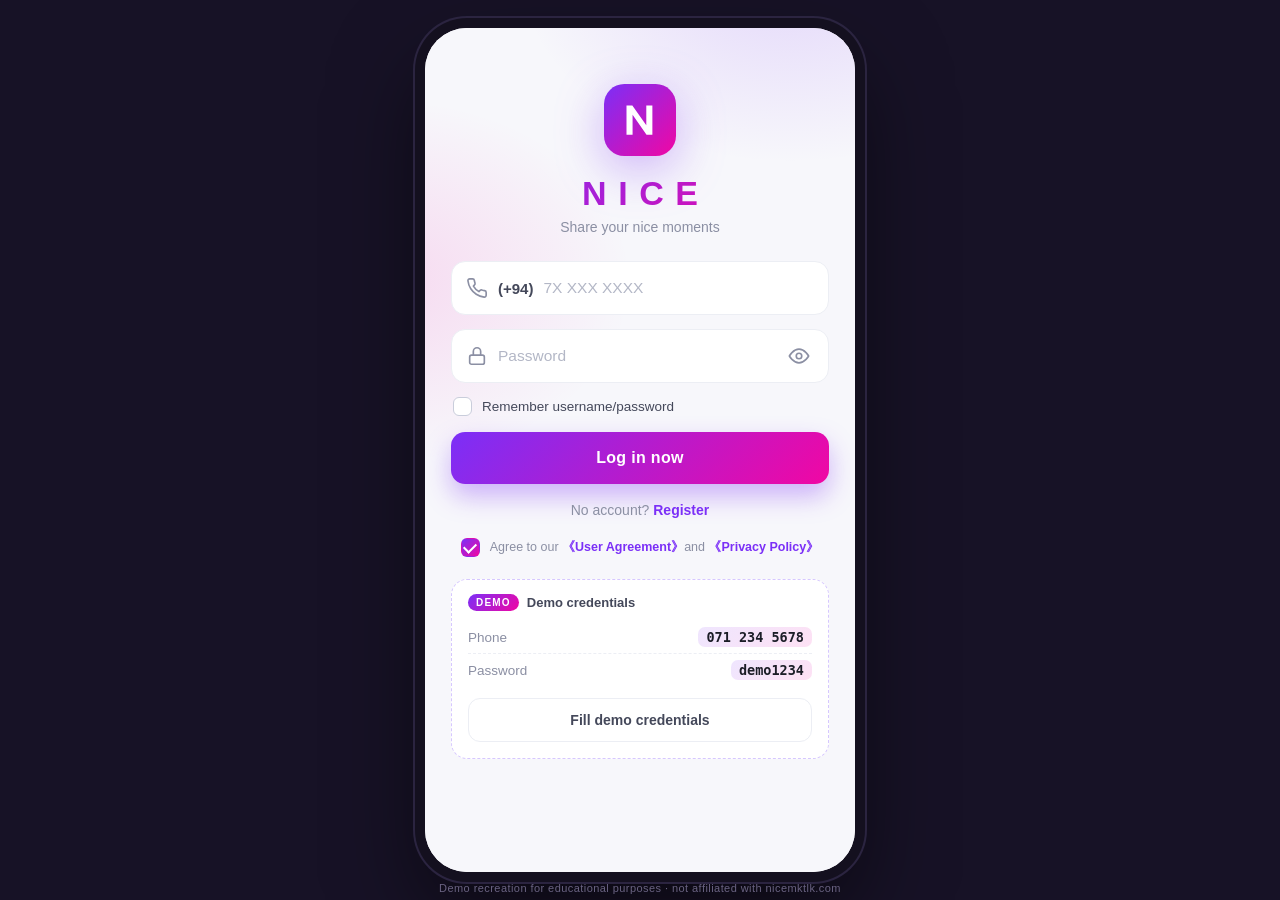
==== index.html @ 7d315fdc "Build NICE demo clone: static HTML/CSS/JS photo-sharing app with demo login - Login page mirroring t" ====
<!DOCTYPE html>
<html lang="en">
<head>
  <meta charset="UTF-8">
  <meta name="viewport" content="width=device-width, initial-scale=1, viewport-fit=cover">
  <title>NICE — Log in</title>
  <meta name="description" content="NICE demo clone — photo sharing app demo.">
  <link rel="icon" href="data:image/svg+xml,%3Csvg xmlns='http://www.w3.org/2000/svg' viewBox='0 0 64 64'%3E%3Cdefs%3E%3ClinearGradient id='g' x1='0' y1='0' x2='1' y2='1'%3E%3Cstop offset='0' stop-color='%237b2ff7'/%3E%3Cstop offset='1' stop-color='%23f107a3'/%3E%3C/linearGradient%3E%3C/defs%3E%3Crect width='64' height='64' rx='16' fill='url(%23g)'/%3E%3Ctext x='32' y='42' font-family='Arial,sans-serif' font-size='26' font-weight='700' fill='white' text-anchor='middle'%3EN%3C/text%3E%3C/svg%3E">
  <link rel="stylesheet" href="css/style.css">
</head>
<body class="auth-page">
  <div id="frame">

    <!-- ======= LOGIN ======= -->
    <main class="auth-screen">
      <div class="auth-hero">
        <div class="logo-mark" aria-hidden="true">
          <svg viewBox="0 0 64 64" width="72" height="72">
            <defs>
              <linearGradient id="logog" x1="0" y1="0" x2="1" y2="1">
                <stop offset="0" stop-color="#7b2ff7"/><stop offset="1" stop-color="#f107a3"/>
              </linearGradient>
            </defs>
            <rect width="64" height="64" rx="18" fill="url(#logog)"/>
            <path d="M20 45V19h5.2l12.4 17.6V19H43v26h-5.2L25.4 27.4V45Z" fill="#fff"/>
          </svg>
        </div>
        <h1 class="logo-word">NICE</h1>
        <p class="tagline">Share your nice moments</p>
      </div>

      <form id="login-form" novalidate>
        <!-- phone -->
        <div class="field">
          <span class="f-ic" data-icon="phone"></span>
          <span class="cc">(+94)</span>
          <input id="phone" type="tel" inputmode="numeric" autocomplete="tel"
                 placeholder="7X XXX XXXX" maxlength="12" aria-label="Phone number">
        </div>

        <!-- password -->
        <div class="field">
          <span class="f-ic" data-icon="lock"></span>
          <input id="password" type="password" autocomplete="current-password"
                 placeholder="Password" aria-label="Password">
          <button type="button" class="eye" id="toggle-pw" aria-label="Show password"></button>
        </div>

        <label class="check-row">
          <input type="checkbox" id="remember">
          <span class="box"></span>
          <span>Remember username/password</span>
        </label>

        <div class="form-error" id="login-error" hidden></div>

        <button type="submit" class="btn-primary">Log in now</button>

        <p class="swap-link">No account?
          <a href="register.html">Register</a>
        </p>
      </form>

      <p class="agree">
        <label class="check-row small">
          <input type="checkbox" id="agree" checked>
          <span class="box"></span>
          <span>Agree to our
            <a href="#" data-doc="terms">《User Agreement》</a>and
            <a href="#" data-doc="privacy">《Privacy Policy》</a>
          </span>
        </label>
      </p>

      <!-- demo credentials helper -->
      <div class="demo-card">
        <div class="demo-head">
          <span class="demo-pill">DEMO</span>
          <span>Demo credentials</span>
        </div>
        <div class="demo-rows">
          <div class="demo-row"><span>Phone</span><code id="demo-phone">071 234 5678</code></div>
          <div class="demo-row"><span>Password</span><code id="demo-pw">demo1234</code></div>
        </div>
        <button type="button" class="btn-ghost" id="fill-demo">Fill demo credentials</button>
      </div>
    </main>

    <p class="page-foot">Demo recreation for educational purposes · not affiliated with nicemktlk.com</p>
  </div>

  <script src="js/store.js"></script>
  <script src="js/ui.js"></script>
  <script src="js/login.js"></script>
</body>
</html>
---- css/style.css ----
/* ============================================================
   NICE (demo clone) — stylesheet
   Mobile-first. On desktop the app renders inside a phone frame.
   ============================================================ */

:root {
  --brand: #7b2ff7;
  --brand-2: #f107a3;
  --grad: linear-gradient(135deg, #7b2ff7, #f107a3);
  --grad-soft: linear-gradient(135deg, rgba(123,47,247,.12), rgba(241,7,163,.12));
  --bg: #f7f7fb;
  --card: #ffffff;
  --ink: #1b1d27;
  --ink-2: #44485a;
  --muted: #8b8fa3;
  --line: #eceef4;
  --danger: #ff3b5c;
  --ok: #12b76a;
  --vip: linear-gradient(135deg, #f7b733, #fc4a1a);
  --shadow: 0 10px 30px rgba(23, 16, 60, .10);
  --radius: 16px;
}

* { box-sizing: border-box; margin: 0; padding: 0; -webkit-tap-highlight-color: transparent; }

html, body { height: 100%; }

body {
  font-family: -apple-system, BlinkMacSystemFont, "Segoe UI", Roboto, "Helvetica Neue", Arial, sans-serif;
  background: #171226;
  color: var(--ink);
  -webkit-font-smoothing: antialiased;
}

a { color: var(--brand); text-decoration: none; font-weight: 600; }
button { font: inherit; border: 0; background: none; cursor: pointer; color: inherit; }
input, textarea { font: inherit; color: inherit; }
img { display: block; max-width: 100%; }

/* ================= phone frame ================= */
#frame {
  position: relative;
  width: 100%;
  max-width: 430px;
  margin: 0 auto;
  height: 100vh;
  height: 100dvh;
  background: var(--bg);
  overflow: hidden;
  display: flex;
  flex-direction: column;
}

@media (min-width: 560px) {
  body { padding: 28px 12px; }
  #frame {
    height: calc(100vh - 56px);
    height: calc(100dvh - 56px);
    border-radius: 42px;
    box-shadow: 0 0 0 10px #14101f, 0 0 0 12px #2b2440, 0 40px 90px rgba(0, 0, 0, .55);
  }
}

.page-foot {
  display: none;
}
@media (min-width: 560px) {
  .page-foot {
    display: block;
    position: fixed;
    left: 0; right: 0; bottom: 6px;
    text-align: center;
    color: #6a6382;
    font-size: 11px;
    letter-spacing: .04em;
  }
}

/* ================= icons ================= */
.ic { width: 22px; height: 22px; flex: 0 0 auto; }

/* ================= auth pages ================= */
.auth-page #frame { background: var(--bg); }

.auth-screen {
  flex: 1;
  overflow-y: auto;
  padding: 34px 26px 26px;
  display: flex;
  flex-direction: column;
  background:
    radial-gradient(420px 300px at 85% -60px, rgba(123, 47, 247, .16), transparent 65%),
    radial-gradient(380px 280px at -40px 30%, rgba(241, 7, 163, .12), transparent 65%),
    var(--bg);
}

.auth-hero { text-align: center; margin: 22px 0 26px; }
.auth-hero.compact { margin: 8px 0 20px; }
.logo-mark { display: inline-block; filter: drop-shadow(0 12px 24px rgba(123, 47, 247, .35)); }
.logo-word {
  margin-top: 14px;
  font-size: 34px;
  font-weight: 800;
  letter-spacing: .34em;
  text-indent: .34em;
  background: var(--grad);
  -webkit-background-clip: text;
  background-clip: text;
  color: transparent;
}
.logo-word.sm { font-size: 24px; letter-spacing: .01em; text-indent: 0; }
.tagline { color: var(--muted); font-size: 14px; margin-top: 6px; }

/* ---- fields ---- */
.field {
  display: flex;
  align-items: center;
  gap: 10px;
  background: var(--card);
  border: 1.6px solid var(--line);
  border-radius: 14px;
  height: 54px;
  padding: 0 14px;
  margin-bottom: 14px;
  transition: border-color .18s, box-shadow .18s;
}
.field:focus-within {
  border-color: var(--brand);
  box-shadow: 0 0 0 4px rgba(123, 47, 247, .12);
}
.f-ic { color: var(--muted); display: flex; }
.field:focus-within .f-ic { color: var(--brand); }
.cc { font-weight: 700; color: var(--ink-2); font-size: 15px; }
.field input {
  flex: 1; min-width: 0; border: 0; outline: none; background: none;
  font-size: 15.5px; height: 100%;
}
.field input::placeholder { color: #b3b7c6; }
.eye { color: var(--muted); display: flex; padding: 4px; }
.field.has-btn { padding-right: 6px; }
.code-btn {
  flex: 0 0 auto;
  font-size: 13px; font-weight: 700;
  color: var(--brand);
  background: var(--grad-soft);
  padding: 9px 12px;
  border-radius: 10px;
  transition: opacity .2s;
}
.code-btn.busy { color: var(--muted); cursor: default; }

/* ---- checkbox ---- */
.check-row {
  display: flex; align-items: center; gap: 10px;
  font-size: 13.5px; color: var(--ink-2);
  cursor: pointer; user-select: none;
  margin: 2px 2px 16px;
  width: fit-content;
}
.check-row.small { font-size: 12.5px; color: var(--muted); margin: 0 auto; }
.check-row input { display: none; }
.check-row .box {
  width: 19px; height: 19px; flex: 0 0 auto;
  border-radius: 6px;
  border: 1.8px solid #c9cddb;
  background: #fff;
  display: inline-flex; align-items: center; justify-content: center;
  transition: all .15s;
}
.check-row .box::after {
  content: "";
  width: 10px; height: 6px;
  border-left: 2.2px solid #fff;
  border-bottom: 2.2px solid #fff;
  transform: rotate(-45deg) translate(1px, -1px);
  opacity: 0;
}
.check-row input:checked + .box { background: var(--grad); border-color: transparent; }
.check-row input:checked + .box::after { opacity: 1; }

/* ---- buttons ---- */
.btn-primary {
  width: 100%;
  height: 52px;
  border-radius: 14px;
  background: var(--grad);
  color: #fff;
  font-size: 16px;
  font-weight: 700;
  letter-spacing: .02em;
  box-shadow: 0 12px 26px rgba(123, 47, 247, .35);
  transition: transform .12s, box-shadow .18s, filter .18s;
}
.btn-primary:active { transform: scale(.97); }
.btn-primary:disabled { filter: grayscale(.4); opacity: .7; }

.btn-ghost {
  width: 100%;
  height: 44px;
  border-radius: 12px;
  border: 1.6px solid var(--line);
  background: #fff;
  font-weight: 600;
  font-size: 14px;
  color: var(--ink-2);
  transition: border-color .15s;
}
.btn-ghost:active { border-color: var(--brand); color: var(--brand); }

.swap-link {
  text-align: center;
  color: var(--muted);
  font-size: 14px;
  margin-top: 18px;
}

.form-error {
  background: rgba(255, 59, 92, .08);
  border: 1px solid rgba(255, 59, 92, .25);
  color: var(--danger);
  font-size: 13px;
  border-radius: 10px;
  padding: 10px 12px;
  margin-bottom: 12px;
  line-height: 1.45;
}

.agree { margin-top: 20px; text-align: center; }
.agree a { font-weight: 600; }

/* ---- demo credentials card ---- */
.demo-card {
  margin-top: 22px;
  background: #fff;
  border: 1.6px dashed #d6c7ff;
  border-radius: var(--radius);
  padding: 14px 16px 16px;
}
.demo-card.slim { padding: 12px 14px; }
.demo-head {
  display: flex; align-items: center; gap: 8px;
  font-size: 13px; font-weight: 700; color: var(--ink-2);
  margin-bottom: 10px;
}
.demo-card.slim .demo-head { margin: 0; font-weight: 500; }
.demo-pill {
  background: var(--grad);
  color: #fff;
  font-size: 10px;
  font-weight: 800;
  letter-spacing: .12em;
  padding: 3px 8px;
  border-radius: 999px;
}
.demo-rows { margin-bottom: 12px; }
.demo-row {
  display: flex; justify-content: space-between; align-items: center;
  font-size: 13.5px;
  padding: 6px 0;
  border-bottom: 1px dashed var(--line);
}
.demo-row:last-child { border-bottom: 0; }
.demo-row span { color: var(--muted); }
.demo-row code {
  font-family: ui-monospace, SFMono-Regular, Menlo, Consolas, monospace;
  font-size: 13.5px; font-weight: 700; color: var(--ink);
  background: var(--grad-soft);
  padding: 2px 8px; border-radius: 7px;
}

/* ================= modal / docs ================= */
.modal-backdrop {
  position: absolute; inset: 0; z-index: 60;
  background: rgba(15, 10, 35, .55);
  backdrop-filter: blur(4px);
  display: flex; align-items: flex-end; justify-content: center;
  animation: fadeIn .18s ease;
}
.modal {
  position: relative;
  width: 100%;
  max-height: 86%;
  background: #fff;
  border-radius: 24px 24px 0 0;
  padding: 20px 20px 22px;
  overflow-y: auto;
  animation: sheetUp .24s cubic-bezier(.2, .9, .3, 1);
}
.modal.center { align-self: center; width: auto; border-radius: 24px; margin: 0 16px; }
.modal-close {
  position: absolute; top: 14px; right: 14px;
  width: 32px; height: 32px; border-radius: 50%;
  background: #f1f2f8; color: var(--ink-2);
  display: flex; align-items: center; justify-content: center;
  z-index: 2;
}
.modal-close .ic { width: 17px; height: 17px; }
.doc h3 { font-size: 19px; margin-bottom: 10px; padding-right: 30px; }
.doc h4 { font-size: 14px; margin: 14px 0 4px; color: var(--ink); }
.doc p { font-size: 13.5px; color: var(--ink-2); line-height: 1.55; }
.doc .btn-primary { margin-top: 20px; }

@keyframes fadeIn { from { opacity: 0; } }
@keyframes sheetUp { from { transform: translateY(40px); opacity: .4; } }

/* ================= toast ================= */
.toast {
  position: absolute;
  left: 50%; bottom: 96px;
  transform: translate(-50%, 20px);
  display: flex; align-items: center; gap: 8px;
  background: #221c38;
  color: #fff;
  font-size: 13.5px; font-weight: 600;
  padding: 11px 16px;
  border-radius: 999px;
  box-shadow: 0 14px 34px rgba(0, 0, 0, .4);
  opacity: 0;
  pointer-events: none;
  transition: all .25s cubic-bezier(.2, .9, .3, 1);
  z-index: 90;
  max-width: 86%;
  text-align: left;
}
.toast.show { opacity: 1; transform: translate(-50%, 0); }
.toast .ic { width: 16px; height: 16px; }
.toast-error .ic { color: #ff7d94; }
.toast .ic { color: #6ee7b7; }

/* ================= app shell ================= */
.screen {
  flex: 1;
  overflow-y: auto;
  overscroll-behavior: contain;
  -webkit-overflow-scrolling: touch;
  scrollbar-width: none;
}
.screen::-webkit-scrollbar { display: none; }

.topbar {
  position: sticky; top: 0; z-index: 20;
  display: flex; align-items: center; justify-content: space-between;
  padding: 14px 16px 12px;
  background: rgba(247, 247, 251, .92);
  backdrop-filter: blur(10px);
}
.topbar .brand {
  font-size: 21px; font-weight: 800; letter-spacing: .26em;
  background: var(--grad);
  -webkit-background-clip: text; background-clip: text; color: transparent;
}
.icon-btn {
  position: relative;
  width: 40px; height: 40px;
  border-radius: 50%;
  display: flex; align-items: center; justify-content: center;
  color: var(--ink-2);
  background: #fff;
  box-shadow: var(--shadow);
}
.icon-btn .dot {
  position: absolute; top: 8px; right: 9px;
  width: 9px; height: 9px; border-radius: 50%;
  background: var(--danger);
  border: 2px solid #fff;
}

/* ---- tab bar ---- */
#tabbar {
  display: flex;
  background: #fff;
  border-top: 1px solid var(--line);
  padding: 6px 10px calc(8px + env(safe-area-inset-bottom, 0px));
  z-index: 30;
}
#tabbar a {
  flex: 1;
  display: flex; flex-direction: column; align-items: center; gap: 3px;
  color: var(--muted);
  font-size: 10px; font-weight: 600;
  padding: 5px 0 2px;
  border-radius: 12px;
}
#tabbar a.active { color: var(--brand); }
#tabbar a .ic { width: 24px; height: 24px; }
#tabbar a { position: relative; }
.nav-badge {
  position: absolute;
  top: 0; right: 16%;
  min-width: 17px; height: 17px;
  padding: 0 4px;
  border-radius: 999px;
  background: var(--danger);
  color: #fff;
  font-size: 10px; font-weight: 800;
  display: flex; align-items: center; justify-content: center;
}
#tabbar .publish-btn {
  width: 46px; height: 34px;
  margin-top: -16px;
  border-radius: 12px;
  background: var(--grad);
  color: #fff;
  display: flex; align-items: center; justify-content: center;
  box-shadow: 0 10px 22px rgba(123, 47, 247, .4);
}
#tabbar .publish-btn .ic { width: 20px; height: 20px; color: #fff; }

/* ================= home / feed ================= */
.stories {
  display: flex; gap: 14px;
  overflow-x: auto;
  padding: 12px 16px 14px;
  scrollbar-width: none;
}
.stories::-webkit-scrollbar { display: none; }
.story {
  flex: 0 0 auto;
  display: flex; flex-direction: column; align-items: center; gap: 6px;
  width: 62px;
}
.story .ring {
  padding: 2.5px;
  border-radius: 50%;
  background: conic-gradient(from 210deg, #7b2ff7, #f107a3, #ffb36b, #7b2ff7);
}
.story.seen .ring { background: #d9dbe6; }
.story .ring > * { border: 2.5px solid #fff; border-radius: 50%; }
.story span {
  font-size: 11px; color: var(--ink-2);
  max-width: 62px;
  overflow: hidden; text-overflow: ellipsis; white-space: nowrap;
}
.story .add-story {
  position: relative;
}
.story .add-story .plus-mini {
  position: absolute; right: -1px; bottom: -1px;
  width: 19px; height: 19px;
  border-radius: 50%;
  background: var(--grad);
  color: #fff;
  display: flex; align-items: center; justify-content: center;
  border: 2.5px solid #fff;
  font-size: 12px; line-height: 1;
}

.post {
  background: #fff;
  border-radius: var(--radius);
  box-shadow: var(--shadow);
  margin: 0 14px 16px;
  overflow: hidden;
}
.post-head {
  display: flex; align-items: center; gap: 11px;
  padding: 12px 14px 11px;
}
.post-head .who { flex: 1; min-width: 0; }
.post-head .nm {
  display: flex; align-items: center; gap: 5px;
  font-size: 14px; font-weight: 700;
}
.post-head .sub {
  font-size: 11.5px; color: var(--muted);
  display: flex; align-items: center; gap: 4px;
  margin-top: 1px;
}
.post-head .sub .ic { width: 11px; height: 11px; }
.follow-btn {
  font-size: 12.5px; font-weight: 700;
  color: var(--brand);
  background: var(--grad-soft);
  padding: 7px 14px;
  border-radius: 999px;
  flex: 0 0 auto;
}
.follow-btn.on {
  color: var(--muted);
  background: #f1f2f8;
}
.post-img { width: 100%; aspect-ratio: 4 / 5; object-fit: cover; background: #e9eaf2; }
.post-body { padding: 12px 14px 14px; }
.post-actions {
  display: flex; align-items: center; gap: 18px;
  margin-bottom: 10px;
}
.pa {
  display: flex; align-items: center; gap: 6px;
  color: var(--ink-2);
  font-size: 13.5px; font-weight: 600;
}
.pa .ic { width: 23px; height: 23px; }
.pa.liked { color: var(--danger); }
.pa.liked .ic { animation: pop .34s cubic-bezier(.2, 1.6, .4, 1); }
@keyframes pop { 40% { transform: scale(1.45); } }
.pa:active .ic { transform: scale(.85); }

.caption { font-size: 14px; line-height: 1.5; }
.caption b { font-weight: 700; }
.tags { display: flex; flex-wrap: wrap; gap: 6px; margin-top: 8px; }
.tag-chip {
  font-size: 12px; font-weight: 600;
  color: var(--brand);
  background: var(--grad-soft);
  padding: 4px 10px;
  border-radius: 999px;
}
.comment-preview {
  margin-top: 10px;
  font-size: 13px;
  color: var(--muted);
  cursor: pointer;
}
.comment-preview b { color: var(--ink-2); font-weight: 600; }

.section-title {
  font-size: 15px; font-weight: 800;
  padding: 18px 16px 10px;
  display: flex; align-items: center; justify-content: space-between;
}
.section-title a { font-size: 12.5px; }

.empty {
  text-align: center;
  color: var(--muted);
  font-size: 13.5px;
  padding: 40px 20px;
}

/* ================= discover ================= */
.searchbar {
  display: flex; align-items: center; gap: 10px;
  margin: 12px 16px 4px;
  background: #fff;
  border-radius: 14px;
  box-shadow: var(--shadow);
  padding: 0 14px;
  height: 48px;
  color: var(--muted);
}
.searchbar input { flex: 1; border: 0; outline: none; background: none; font-size: 15px; height: 100%; }
.chips-row {
  display: flex; gap: 8px;
  overflow-x: auto;
  padding: 10px 16px 4px;
  scrollbar-width: none;
}
.chips-row::-webkit-scrollbar { display: none; }
.chips-row .tag-chip { flex: 0 0 auto; padding: 7px 13px; font-size: 13px; background: #fff; box-shadow: var(--shadow); color: var(--ink-2); }
.chips-row .tag-chip.on { background: var(--grad); color: #fff; }

.photo-grid {
  display: grid;
  grid-template-columns: repeat(3, 1fr);
  gap: 3px;
  padding: 12px 3px 20px;
}
.photo-grid .gi {
  position: relative;
  aspect-ratio: 1;
  overflow: hidden;
  background: #e9eaf2;
  cursor: pointer;
}
.photo-grid .gi img { width: 100%; height: 100%; object-fit: cover; transition: transform .3s; }
.photo-grid .gi:active img { transform: scale(1.06); }
.photo-grid .gi .hl {
  position: absolute; left: 7px; bottom: 7px;
  display: flex; align-items: center; gap: 4px;
  color: #fff; font-size: 11.5px; font-weight: 700;
  text-shadow: 0 1px 6px rgba(0, 0, 0, .5);
}
.photo-grid .gi .hl .ic { width: 14px; height: 14px; }

.user-row {
  display: flex; align-items: center; gap: 12px;
  background: #fff; border-radius: var(--radius);
  box-shadow: var(--shadow);
  padding: 12px 14px;
  margin: 0 14px 10px;
}
.user-row .who { flex: 1; min-width: 0; }
.user-row .nm { font-size: 14px; font-weight: 700; display: flex; align-items: center; gap: 5px; }
.user-row .bio { font-size: 12.5px; color: var(--muted); margin-top: 2px; overflow: hidden; text-overflow: ellipsis; white-space: nowrap; }

/* ================= publish ================= */
.pub-wrap { padding: 14px 16px 30px; }
.pub-preview {
  position: relative;
  border-radius: var(--radius);
  overflow: hidden;
  background: #fff;
  box-shadow: var(--shadow);
  margin-bottom: 14px;
}
.pub-preview img { width: 100%; aspect-ratio: 4/5; object-fit: cover; }
.pub-preview .clear {
  position: absolute; top: 10px; right: 10px;
  width: 34px; height: 34px; border-radius: 50%;
  background: rgba(15, 10, 35, .55);
  color: #fff;
  display: flex; align-items: center; justify-content: center;
  backdrop-filter: blur(4px);
}
.pub-placeholder {
  width: 100%; aspect-ratio: 4/3;
  border: 2px dashed #d6c7ff;
  border-radius: var(--radius);
  background: rgba(123, 47, 247, .04);
  display: flex; flex-direction: column; align-items: center; justify-content: center; gap: 10px;
  color: var(--muted); font-size: 13.5px;
  margin-bottom: 14px;
  cursor: pointer;
}
.pub-placeholder .ic { width: 34px; height: 34px; color: var(--brand); }
.gallery-grid {
  display: grid; grid-template-columns: repeat(4, 1fr); gap: 6px;
  margin-bottom: 16px;
}
.gallery-grid .gi {
  aspect-ratio: 1; border-radius: 10px; overflow: hidden;
  border: 2.5px solid transparent;
  cursor: pointer; background: #e9eaf2;
}
.gallery-grid .gi img { width: 100%; height: 100%; object-fit: cover; }
.gallery-grid .gi.sel { border-color: var(--brand); }
.gallery-grid .upload-tile {
  display: flex; flex-direction: column; align-items: center; justify-content: center; gap: 4px;
  border: 2px dashed var(--line);
  color: var(--muted); font-size: 10px; font-weight: 600;
  background: #fff;
}
.gallery-grid .upload-tile .ic { width: 20px; height: 20px; }

.pub-area {
  width: 100%;
  border: 1.6px solid var(--line);
  border-radius: 14px;
  background: #fff;
  padding: 13px 14px;
  font-size: 14.5px;
  min-height: 92px;
  resize: none;
  outline: none;
  margin-bottom: 12px;
}
.pub-area:focus { border-color: var(--brand); }
.pub-row {
  display: flex; align-items: center; gap: 10px;
  background: #fff;
  border: 1.6px solid var(--line);
  border-radius: 14px;
  height: 50px;
  padding: 0 14px;
  margin-bottom: 12px;
  color: var(--muted);
}
.pub-row input { flex: 1; border: 0; outline: none; background: none; font-size: 14.5px; }
.hint {
  font-size: 12px; color: var(--muted);
  margin: -4px 2px 14px;
}

/* ================= messages ================= */
.chat-row {
  display: flex; align-items: center; gap: 12px;
  padding: 12px 16px;
  background: #fff;
  border-bottom: 1px solid var(--line);
  cursor: pointer;
}
.chat-row:active { background: #f4f4fa; }
.chat-row .mid { flex: 1; min-width: 0; }
.chat-row .nm { font-size: 14.5px; font-weight: 700; display: flex; gap: 5px; align-items: center; }
.chat-row .last {
  font-size: 13px; color: var(--muted);
  margin-top: 2px;
  overflow: hidden; text-overflow: ellipsis; white-space: nowrap;
}
.chat-row .last.unread { color: var(--ink); font-weight: 600; }
.chat-row .side { display: flex; flex-direction: column; align-items: flex-end; gap: 6px; }
.chat-row .tm { font-size: 11px; color: var(--muted); }
.chat-row .bdg {
  min-width: 19px; height: 19px;
  border-radius: 999px;
  background: var(--grad);
  color: #fff;
  font-size: 11px; font-weight: 700;
  display: flex; align-items: center; justify-content: center;
  padding: 0 5px;
}

/* chat screen */
.chat-screen {
  position: absolute; inset: 0; z-index: 50;
  background: var(--bg);
  display: flex; flex-direction: column;
  animation: slideIn .22s ease;
}
@keyframes slideIn { from { transform: translateX(60px); opacity: .5; } }
.chat-top {
  display: flex; align-items: center; gap: 12px;
  padding: 12px 14px;
  background: #fff;
  border-bottom: 1px solid var(--line);
}
.chat-top .nm { font-size: 15px; font-weight: 700; display: flex; align-items: center; gap: 5px; }
.chat-top .st { font-size: 11.5px; color: var(--ok); margin-top: 1px; }
.chat-body {
  flex: 1; overflow-y: auto;
  padding: 16px 14px;
  display: flex; flex-direction: column; gap: 10px;
}
.bubble {
  max-width: 76%;
  padding: 10px 14px;
  border-radius: 18px;
  font-size: 14.5px;
  line-height: 1.45;
  width: fit-content;
  animation: bIn .18s ease;
}
@keyframes bIn { from { transform: translateY(8px); opacity: 0; } }
.bubble.me {
  align-self: flex-end;
  background: var(--grad);
  color: #fff;
  border-bottom-right-radius: 6px;
}
.bubble.them {
  align-self: flex-start;
  background: #fff;
  border-bottom-left-radius: 6px;
  box-shadow: var(--shadow);
}
.bubble .btime {
  display: block;
  font-size: 10px;
  opacity: .65;
  margin-top: 4px;
}
.chat-input {
  display: flex; gap: 10px;
  padding: 10px 14px calc(10px + env(safe-area-inset-bottom, 0px));
  background: #fff;
  border-top: 1px solid var(--line);
}
.chat-input input {
  flex: 1;
  border: 1.6px solid var(--line);
  border-radius: 999px;
  padding: 11px 16px;
  outline: none;
  font-size: 14.5px;
}
.chat-input input:focus { border-color: var(--brand); }
.chat-input .send {
  width: 44px; height: 44px;
  border-radius: 50%;
  background: var(--grad);
  color: #fff;
  display: flex; align-items: center; justify-content: center;
  box-shadow: 0 8px 20px rgba(123, 47, 247, .35);
}
.chat-input .send .ic { width: 19px; height: 19px; }

/* ================= profile ================= */
.profile-cover {
  height: 118px;
  background:
    radial-gradient(300px 160px at 20% 0%, rgba(255, 179, 107, .5), transparent 70%),
    var(--grad);
}
.profile-head {
  padding: 0 16px 6px;
  margin-top: -42px;
  background: linear-gradient(#fff, #fff) padding-box;
}
.profile-head .avatar.big { border: 4px solid #fff; }
.p-name {
  display: flex; align-items: center; gap: 7px;
  font-size: 19px; font-weight: 800;
  margin-top: 10px;
}
.p-handle { color: var(--muted); font-size: 13px; margin-top: 2px; }
.p-bio { font-size: 13.5px; color: var(--ink-2); margin-top: 8px; line-height: 1.5; }
.p-stats {
  display: flex; gap: 6px;
  margin-top: 14px;
  background: #fff;
  border-radius: var(--radius);
  box-shadow: var(--shadow);
  padding: 12px 6px;
}
.p-stats .st { flex: 1; text-align: center; }
.p-stats b { display: block; font-size: 17px; }
.p-stats span { font-size: 11.5px; color: var(--muted); }

.vip-card {
  position: relative;
  margin: 14px 16px 4px;
  border-radius: var(--radius);
  padding: 16px;
  background: #191329;
  color: #fff;
  overflow: hidden;
  box-shadow: 0 16px 34px rgba(20, 12, 50, .35);
}
.vip-card::after {
  content: "";
  position: absolute; right: -40px; top: -40px;
  width: 150px; height: 150px;
  background: radial-gradient(circle, rgba(247, 183, 51, .4), transparent 70%);
}
.vip-card .row1 {
  display: flex; align-items: center; gap: 10px;
  font-weight: 800; font-size: 15.5px;
}
.vip-card .row1 .ic { color: #f7b733; }
.vip-card p { font-size: 12.5px; opacity: .75; margin-top: 6px; line-height: 1.5; }
.vip-card .cta {
  margin-top: 12px;
  font-size: 13px; font-weight: 700;
  background: var(--vip);
  color: #fff;
  padding: 9px 16px;
  border-radius: 999px;
  display: inline-flex; align-items: center; gap: 6px;
}
.vip-card.active .cta { background: rgba(255, 255, 255, .14); }

.settings-list {
  margin: 14px 16px 26px;
  background: #fff;
  border-radius: var(--radius);
  box-shadow: var(--shadow);
  overflow: hidden;
}
.settings-item {
  display: flex; align-items: center; gap: 12px;
  padding: 14px 16px;
  font-size: 14.5px; font-weight: 600;
  border-bottom: 1px solid var(--line);
  cursor: pointer;
  width: 100%;
  text-align: left;
}
.settings-item:last-child { border-bottom: 0; }
.settings-item .ic { color: var(--muted); width: 20px; height: 20px; }
.settings-item .grow { flex: 1; }
.settings-item.danger { color: var(--danger); }
.settings-item.danger .ic { color: var(--danger); }
.switch {
  width: 42px; height: 24px;
  border-radius: 999px;
  background: #d9dbe6;
  position: relative;
  transition: background .18s;
  flex: 0 0 auto;
}
.switch::after {
  content: "";
  position: absolute; top: 2.5px; left: 2.5px;
  width: 19px; height: 19px;
  background: #fff;
  border-radius: 50%;
  box-shadow: 0 2px 5px rgba(0, 0, 0, .2);
  transition: left .18s;
}
.switch.on { background: var(--brand); }
.switch.on::after { left: 20.5px; }

/* VIP plans */
.plan {
  border: 2px solid var(--line);
  border-radius: 16px;
  padding: 15px 16px;
  margin-bottom: 12px;
  cursor: pointer;
  position: relative;
}
.plan.sel { border-color: var(--brand); background: rgba(123, 47, 247, .04); }
.plan .p-t { display: flex; justify-content: space-between; align-items: center; font-weight: 800; font-size: 15px; }
.plan .p-p { color: var(--brand); }
.plan ul { list-style: none; margin-top: 8px; }
.plan li {
  font-size: 12.5px; color: var(--ink-2);
  display: flex; align-items: center; gap: 7px;
  padding: 3px 0;
}
.plan li .ic { width: 14px; height: 14px; color: var(--ok); }
.plan .save-pill {
  position: absolute; top: -10px; right: 12px;
  background: var(--vip);
  color: #fff;
  font-size: 10px; font-weight: 800;
  padding: 3px 9px;
  border-radius: 999px;
}

/* wallet */
.wallet-row {
  display: flex; align-items: center; justify-content: space-between;
  background: #fff;
  border-radius: 14px;
  box-shadow: var(--shadow);
  padding: 14px 16px;
  margin-bottom: 14px;
}
.wallet-row b { font-size: 17px; }
.wallet-row span { display: block; font-size: 11.5px; color: var(--muted); margin-top: 2px; }

/* ================= post detail modal / story viewer ================= */
.comments-list { margin-top: 14px; border-top: 1px solid var(--line); padding-top: 8px; }
.comment {
  display: flex; gap: 10px;
  padding: 9px 0;
}
.comment .ct { flex: 1; font-size: 13.5px; line-height: 1.45; }
.comment .ct b { font-weight: 700; }
.comment .ct .tm { display: block; font-size: 11px; color: var(--muted); margin-top: 2px; }
.comment-input {
  display: flex; gap: 10px;
  position: sticky; bottom: -22px;
  background: #fff;
  padding: 12px 0 4px;
}
.comment-input input {
  flex: 1;
  border: 1.6px solid var(--line);
  border-radius: 999px;
  padding: 10px 15px;
  outline: none;
  font-size: 14px;
}
.comment-input .send {
  width: 40px; height: 40px;
  border-radius: 50%;
  background: var(--grad);
  color: #fff;
  display: flex; align-items: center; justify-content: center;
}
.comment-input .send .ic { width: 17px; height: 17px; }

.story-viewer {
  position: absolute; inset: 0; z-index: 70;
  background: #0d0a18;
  display: flex; flex-direction: column;
  animation: fadeIn .15s ease;
}
.story-viewer .bar {
  height: 3px;
  background: rgba(255, 255, 255, .25);
  border-radius: 99px;
  overflow: hidden;
  margin-top: 10px;
}
.story-viewer .bar i {
  display: block; height: 100%;
  background: #fff;
  border-radius: 99px;
  animation: storyBar 5s linear forwards;
}
@keyframes storyBar { from { width: 0; } to { width: 100%; } }
.story-viewer .sv-head {
  display: flex; align-items: center; gap: 10px;
  padding: 12px 14px 8px;
  color: #fff;
}
.story-viewer .sv-head .nm { font-weight: 700; font-size: 14px; display: flex; align-items: center; gap: 6px; }
.story-viewer .sv-head .tm { font-size: 11.5px; opacity: .7; }
.story-viewer .sv-close { margin-left: auto; color: #fff; opacity: .85; display: flex; }
.story-viewer .sv-img-wrap {
  flex: 1;
  display: flex; align-items: center;
  padding: 4px;
  min-height: 0;
}
.story-viewer .sv-img-wrap img {
  width: 100%;
  max-height: 100%;
  object-fit: contain;
  border-radius: 12px;
}
.story-viewer .sv-nav {
  position: absolute; top: 60px; bottom: 40px;
  width: 34%;
  z-index: 2;
}
.story-viewer .sv-nav.prev { left: 0; }
.story-viewer .sv-nav.next { right: 0; }
.story-viewer .sv-cap {
  color: #fff;
  text-align: center;
  font-size: 13.5px;
  padding: 10px 20px 22px;
  opacity: .9;
}

/* notifications sheet */
.notif {
  display: flex; align-items: center; gap: 12px;
  padding: 11px 0;
  border-bottom: 1px solid var(--line);
}
.notif:last-child { border-bottom: 0; }
.notif .nt { flex: 1; font-size: 13.5px; line-height: 1.4; }
.notif .nt b { font-weight: 700; }
.notif .nt .tm { display: block; font-size: 11px; color: var(--muted); margin-top: 2px; }
.notif .ic { width: 18px; height: 18px; color: var(--brand); flex: 0 0 auto; }

/* ================= misc ================= */
.avatar { border-radius: 50%; object-fit: cover; flex: 0 0 auto; }
.avatar.big { box-shadow: 0 10px 26px rgba(23, 16, 60, .22); }
.ic.sm { width: 14px; height: 14px; }
.avatar-txt {
  display: inline-flex; align-items: center; justify-content: center;
  color: #fff; font-weight: 700;
  font-size: .42em;
  text-transform: uppercase;
}
.badge-v, .badge-vip { flex: 0 0 auto; }

.divider-label {
  display: flex; align-items: center; gap: 12px;
  color: var(--muted);
  font-size: 11.5px; font-weight: 700;
  letter-spacing: .1em;
  margin: 18px 16px 10px;
  text-transform: uppercase;
}
.divider-label::before, .divider-label::after {
  content: "";
  flex: 1; height: 1px;
  background: var(--line);
}
e-v, .badge-vip { flex: 0 0 auto; }

.divider-label {
  display: flex; align-items: center; gap: 12px;
  color: var(--muted);
  font-size: 11.5px; font-weight: 700;
  letter-spacing: .1em;
  margin: 18px 16px 10px;
  text-transform: uppercase;
}
.divider-label::before, .divider-label::after {
  content: "";
  flex: 1; height: 1px;
  background: var(--line);
}
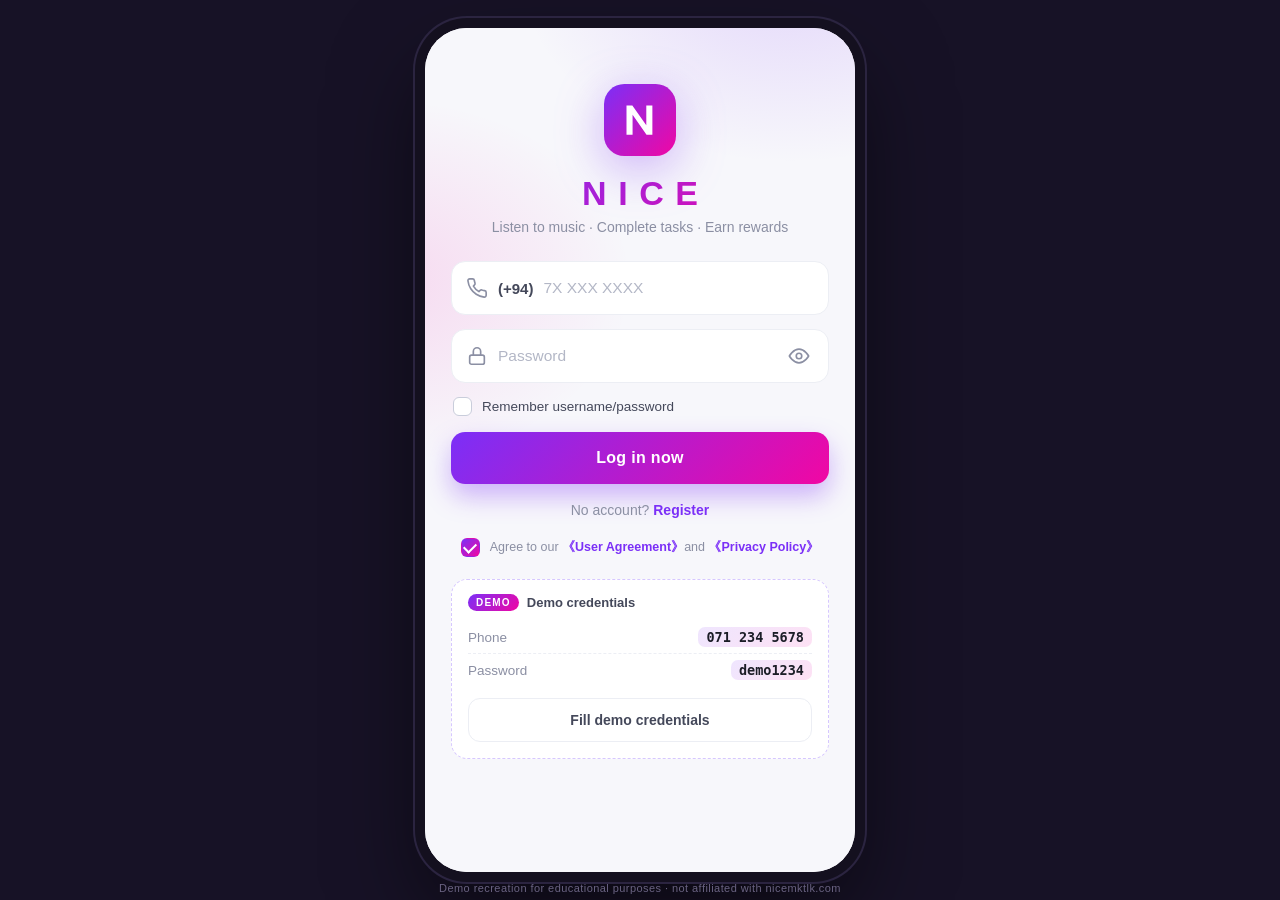
==== commit 0bfacf41: "Rebuild app interior as music listening task platform Per the actual product (verified impossible to" ====
--- a/index.html
+++ b/index.html
@@ -4,7 +4,7 @@
   <meta charset="UTF-8">
   <meta name="viewport" content="width=device-width, initial-scale=1, viewport-fit=cover">
   <title>NICE — Log in</title>
-  <meta name="description" content="NICE demo clone — photo sharing app demo.">
+  <meta name="description" content="NICE demo clone — music listening task platform demo.">
   <link rel="icon" href="data:image/svg+xml,%3Csvg xmlns='http://www.w3.org/2000/svg' viewBox='0 0 64 64'%3E%3Cdefs%3E%3ClinearGradient id='g' x1='0' y1='0' x2='1' y2='1'%3E%3Cstop offset='0' stop-color='%237b2ff7'/%3E%3Cstop offset='1' stop-color='%23f107a3'/%3E%3C/linearGradient%3E%3C/defs%3E%3Crect width='64' height='64' rx='16' fill='url(%23g)'/%3E%3Ctext x='32' y='42' font-family='Arial,sans-serif' font-size='26' font-weight='700' fill='white' text-anchor='middle'%3EN%3C/text%3E%3C/svg%3E">
   <link rel="stylesheet" href="css/style.css">
 </head>
@@ -26,7 +26,7 @@
           </svg>
         </div>
         <h1 class="logo-word">NICE</h1>
-        <p class="tagline">Share your nice moments</p>
+        <p class="tagline">Listen to music · Complete tasks · Earn rewards</p>
       </div>
 
       <form id="login-form" novalidate>
--- a/css/style.css
+++ b/css/style.css
@@ -1,5 +1,6 @@
 /* ============================================================
    NICE (demo clone) — stylesheet
+   Music listening task platform edition.
    Mobile-first. On desktop the app renders inside a phone frame.
    ============================================================ */
 
@@ -34,7 +35,7 @@
 
 a { color: var(--brand); text-decoration: none; font-weight: 600; }
 button { font: inherit; border: 0; background: none; cursor: pointer; color: inherit; }
-input, textarea { font: inherit; color: inherit; }
+input, select, textarea { font: inherit; color: inherit; }
 img { display: block; max-width: 100%; }
 
 /* ================= phone frame ================= */
@@ -61,9 +62,7 @@
   }
 }
 
-.page-foot {
-  display: none;
-}
+.page-foot { display: none; }
 @media (min-width: 560px) {
   .page-foot {
     display: block;
@@ -78,6 +77,7 @@
 
 /* ================= icons ================= */
 .ic { width: 22px; height: 22px; flex: 0 0 auto; }
+.ic.sm { width: 14px; height: 14px; }
 
 /* ================= auth pages ================= */
 .auth-page #frame { background: var(--bg); }
@@ -131,10 +131,11 @@
 .f-ic { color: var(--muted); display: flex; }
 .field:focus-within .f-ic { color: var(--brand); }
 .cc { font-weight: 700; color: var(--ink-2); font-size: 15px; }
-.field input {
+.field input, .field select {
   flex: 1; min-width: 0; border: 0; outline: none; background: none;
   font-size: 15.5px; height: 100%;
 }
+.field select { appearance: none; -webkit-appearance: none; cursor: pointer; }
 .field input::placeholder { color: #b3b7c6; }
 .eye { color: var(--muted); display: flex; padding: 4px; }
 .field.has-btn { padding-right: 6px; }
@@ -207,12 +208,31 @@
 }
 .btn-ghost:active { border-color: var(--brand); color: var(--brand); }
 
-.swap-link {
-  text-align: center;
-  color: var(--muted);
-  font-size: 14px;
-  margin-top: 18px;
-}
+.btn-light {
+  display: inline-flex; align-items: center; justify-content: center; gap: 8px;
+  height: 44px; padding: 0 16px;
+  border-radius: 12px;
+  background: #fff;
+  color: var(--ink);
+  font-size: 14px; font-weight: 700;
+  box-shadow: 0 8px 20px rgba(20, 12, 50, .18);
+}
+.btn-light .ic { width: 18px; height: 18px; color: var(--brand); }
+.btn-light:active { transform: scale(.97); }
+
+.btn-outline {
+  display: inline-flex; align-items: center; justify-content: center; gap: 8px;
+  height: 44px; padding: 0 16px;
+  border-radius: 12px;
+  border: 1.6px solid var(--line);
+  background: transparent;
+  color: var(--ink-2);
+  font-size: 14px; font-weight: 700;
+}
+.btn-outline .ic { width: 18px; height: 18px; }
+.btn-outline:active { transform: scale(.97); }
+
+.swap-link { text-align: center; color: var(--muted); font-size: 14px; margin-top: 18px; }
 
 .form-error {
   background: rgba(255, 59, 92, .08);
@@ -295,7 +315,8 @@
   z-index: 2;
 }
 .modal-close .ic { width: 17px; height: 17px; }
-.doc h3 { font-size: 19px; margin-bottom: 10px; padding-right: 30px; }
+.doc h3 { font-size: 19px; margin-bottom: 10px; padding-right: 30px; display: flex; align-items: center; gap: 8px; }
+.doc h3 .ic { color: var(--brand); }
 .doc h4 { font-size: 14px; margin: 14px 0 4px; color: var(--ink); }
 .doc p { font-size: 13.5px; color: var(--ink-2); line-height: 1.55; }
 .doc .btn-primary { margin-top: 20px; }
@@ -318,14 +339,13 @@
   opacity: 0;
   pointer-events: none;
   transition: all .25s cubic-bezier(.2, .9, .3, 1);
-  z-index: 90;
+  z-index: 95;
   max-width: 86%;
   text-align: left;
 }
 .toast.show { opacity: 1; transform: translate(-50%, 0); }
-.toast .ic { width: 16px; height: 16px; }
+.toast .ic { width: 16px; height: 16px; color: #6ee7b7; }
 .toast-error .ic { color: #ff7d94; }
-.toast .ic { color: #6ee7b7; }
 
 /* ================= app shell ================= */
 .screen {
@@ -382,409 +402,460 @@
   border-radius: 12px;
 }
 #tabbar a.active { color: var(--brand); }
-#tabbar a .ic { width: 24px; height: 24px; }
-#tabbar a { position: relative; }
-.nav-badge {
-  position: absolute;
-  top: 0; right: 16%;
-  min-width: 17px; height: 17px;
-  padding: 0 4px;
+#tabbar a .ic, #tabbar a .nav-ic .ic { width: 24px; height: 24px; }
+#tabbar .start-btn {
+  width: 52px; height: 38px;
+  margin-top: -18px;
+  border-radius: 14px;
+  background: var(--grad);
+  color: #fff;
+  display: flex; align-items: center; justify-content: center;
+  box-shadow: 0 10px 22px rgba(123, 47, 247, .4);
+  align-self: flex-start;
+}
+#tabbar .start-btn .ic { width: 20px; height: 20px; color: #fff; }
+
+/* ================= marquee notice ================= */
+.marquee {
+  margin: 12px 16px 0;
+  background: var(--grad-soft);
+  border: 1px solid rgba(123, 47, 247, .14);
+  border-radius: 12px;
+  overflow: hidden;
+  white-space: nowrap;
+  font-size: 12.5px;
+  color: var(--ink-2);
+  padding: 9px 0;
+}
+.marquee span {
+  display: inline-block;
+  padding-left: 100%;
+  animation: marq 26s linear infinite;
+}
+@keyframes marq {
+  0% { transform: translateX(0); }
+  100% { transform: translateX(-100%); }
+}
+
+/* ================= dashboard cards ================= */
+.dash-card {
+  background: #fff;
+  border-radius: 18px;
+  box-shadow: var(--shadow);
+  margin: 14px 16px 0;
+  padding: 16px 18px;
+}
+.dash-card.slim { margin-bottom: 4px; }
+.dc-row {
+  display: flex; align-items: flex-start; justify-content: space-between; gap: 10px;
+}
+.dc-row > div > b {
+  font-size: 28px; font-weight: 800;
+  background: var(--grad);
+  -webkit-background-clip: text; background-clip: text; color: transparent;
+}
+.dc-row > div > span { display: block; font-size: 12px; color: var(--muted); margin-top: 2px; }
+.vip-tag {
+  display: inline-flex; align-items: center; gap: 5px;
+  font-size: 11.5px; font-weight: 800;
+  color: #9a5b00;
+  background: var(--vip);
+  color: #fff;
+  padding: 6px 11px;
   border-radius: 999px;
-  background: var(--danger);
-  color: #fff;
-  font-size: 10px; font-weight: 800;
-  display: flex; align-items: center; justify-content: center;
-}
-#tabbar .publish-btn {
-  width: 46px; height: 34px;
-  margin-top: -16px;
+  flex: 0 0 auto;
+}
+.vip-tag .ic { width: 13px; height: 13px; }
+.dc-stats {
+  display: flex; gap: 6px;
+  margin-top: 14px;
+  background: #f8f8fd;
   border-radius: 12px;
+  padding: 10px 6px;
+}
+.dc-stats .ds, .suc-stats .ds { flex: 1; text-align: center; }
+.ds b { display: block; font-size: 16px; font-weight: 800; }
+.ds span { font-size: 10.5px; color: var(--muted); }
+.taskbar {
+  height: 6px;
+  background: #efeef6;
+  border-radius: 99px;
+  overflow: hidden;
+  margin-top: 12px;
+}
+.taskbar-fill {
+  height: 100%;
   background: var(--grad);
-  color: #fff;
-  display: flex; align-items: center; justify-content: center;
-  box-shadow: 0 10px 22px rgba(123, 47, 247, .4);
-}
-#tabbar .publish-btn .ic { width: 20px; height: 20px; color: #fff; }
-
-/* ================= home / feed ================= */
-.stories {
-  display: flex; gap: 14px;
+  border-radius: 99px;
+  transition: width .4s ease;
+}
+.dc-note { font-size: 12px; color: var(--muted); margin-top: 8px; }
+.dc-btns { display: flex; gap: 10px; margin-top: 14px; }
+.dc-btns .btn-light, .dc-btns .btn-outline { flex: 1; }
+
+/* ---- quick actions ---- */
+.quick-grid {
+  display: grid;
+  grid-template-columns: repeat(4, 1fr);
+  gap: 10px;
+  margin: 14px 16px 0;
+}
+.q-btn {
+  background: #fff;
+  border-radius: 16px;
+  box-shadow: var(--shadow);
+  padding: 13px 4px 10px;
+  display: flex; flex-direction: column; align-items: center; gap: 6px;
+  font-size: 11.5px; font-weight: 600;
+  color: var(--ink-2);
+}
+.q-btn .ic { color: var(--brand); width: 21px; height: 21px; }
+.q-btn:active { transform: scale(.95); }
+
+.section-title {
+  font-size: 15px; font-weight: 800;
+  padding: 18px 16px 10px;
+  display: flex; align-items: center; justify-content: space-between;
+}
+.section-title a { font-size: 12.5px; }
+
+/* ---- hot tracks ---- */
+.hot-row {
+  display: flex; gap: 12px;
   overflow-x: auto;
-  padding: 12px 16px 14px;
+  padding: 2px 16px 4px;
   scrollbar-width: none;
 }
-.stories::-webkit-scrollbar { display: none; }
-.story {
+.hot-row::-webkit-scrollbar { display: none; }
+.hot-card {
   flex: 0 0 auto;
-  display: flex; flex-direction: column; align-items: center; gap: 6px;
-  width: 62px;
-}
-.story .ring {
-  padding: 2.5px;
+  width: 118px;
+  display: flex; flex-direction: column; align-items: flex-start;
+  text-align: left;
+}
+.hc-cover {
+  position: relative;
+  width: 118px; height: 118px;
+  border-radius: 16px;
+  overflow: hidden;
+  background: #e9eaf2;
+  box-shadow: var(--shadow);
+}
+.hc-cover img { width: 100%; height: 100%; object-fit: cover; }
+.hot-card.done .hc-cover img { opacity: .45; }
+.hot-card.done .hc-cover::after {
+  content: "✔";
+  position: absolute; inset: 0;
+  display: flex; align-items: center; justify-content: center;
+  color: var(--ok);
+  font-size: 30px;
+  background: rgba(255, 255, 255, .35);
+}
+.hc-lock {
+  position: absolute; top: 8px; right: 8px;
+  width: 26px; height: 26px;
+  border-radius: 8px;
+  background: rgba(15, 10, 35, .55);
+  color: #fff;
+  display: flex; align-items: center; justify-content: center;
+  backdrop-filter: blur(4px);
+}
+.hc-lock .ic { width: 13px; height: 13px; }
+.hc-title {
+  font-size: 13px; font-weight: 700;
+  margin-top: 8px;
+  max-width: 118px;
+  overflow: hidden; text-overflow: ellipsis; white-space: nowrap;
+}
+.hc-sub { font-size: 12.5px; font-weight: 700; color: var(--brand); margin-top: 1px; }
+.hot-card.done .hc-sub { color: var(--muted); }
+
+/* ---- record rows ---- */
+.record-list { margin: 0 16px; }
+.record {
+  display: flex; align-items: center; gap: 12px;
+  padding: 12px 2px;
+  border-bottom: 1px solid var(--line);
+  background: #fff;
+}
+.record:first-child { border-radius: 14px 14px 0 0; }
+.record:last-child { border-bottom: 0; border-radius: 0 0 14px 14px; }
+.record:only-child { border-radius: 14px; }
+.r-ic {
+  width: 38px; height: 38px;
+  border-radius: 12px;
+  display: flex; align-items: center; justify-content: center;
+  flex: 0 0 auto;
+}
+.r-ic .ic { width: 18px; height: 18px; }
+.r-ic.cred { background: rgba(18, 183, 106, .12); color: var(--ok); }
+.r-ic.deb { background: rgba(255, 59, 92, .10); color: var(--danger); }
+.r-ic.grad { background: var(--grad-soft); color: var(--brand); }
+.r-mid { flex: 1; min-width: 0; }
+.r-mid b {
+  display: block;
+  font-size: 13.5px; font-weight: 700;
+  overflow: hidden; text-overflow: ellipsis; white-space: nowrap;
+}
+.r-mid span { font-size: 11.5px; color: var(--muted); }
+.r-amt { font-size: 14px; font-weight: 800; flex: 0 0 auto; }
+.r-amt.cred { color: var(--ok); }
+.r-amt.deb { color: var(--danger); }
+
+/* ================= task list ================= */
+.track-list { padding: 12px 0 8px; }
+.task-row {
+  display: flex; align-items: center; gap: 12px;
+  width: 100%;
+  text-align: left;
+  background: #fff;
+  border-radius: 16px;
+  box-shadow: var(--shadow);
+  margin: 0 16px 10px;
+  padding: 10px 12px 10px 10px;
+}
+.task-row:active { transform: scale(.985); }
+.task-row.done { opacity: .62; }
+.tr-cover {
+  position: relative;
+  width: 54px; height: 54px;
+  border-radius: 12px;
+  overflow: hidden;
+  flex: 0 0 auto;
+  background: #e9eaf2;
+}
+.tr-cover img { width: 100%; height: 100%; object-fit: cover; }
+.tr-done {
+  position: absolute; right: -1px; bottom: -1px;
+  width: 20px; height: 20px;
+  background: var(--grad);
+  color: #fff;
+  border-radius: 8px 0 10px 0;
+  display: flex; align-items: center; justify-content: center;
+}
+.tr-done .ic { width: 12px; height: 12px; }
+.tr-mid { flex: 1; min-width: 0; }
+.tr-title {
+  display: block;
+  font-size: 14.5px; font-weight: 700;
+  overflow: hidden; text-overflow: ellipsis; white-space: nowrap;
+}
+.tr-sub { display: block; font-size: 11.5px; color: var(--muted); margin-top: 2px; }
+.tr-side { display: flex; flex-direction: column; align-items: flex-end; gap: 5px; flex: 0 0 auto; }
+.reward-chip {
+  font-size: 12px; font-weight: 800;
+  color: var(--brand);
+  background: var(--grad-soft);
+  padding: 4px 10px;
+  border-radius: 999px;
+}
+.lock-chip {
+  font-size: 11px; font-weight: 700;
+  color: var(--muted);
+  background: #f1f2f8;
+  padding: 4px 9px;
+  border-radius: 999px;
+  display: inline-flex; align-items: center; gap: 4px;
+}
+.lock-chip .ic { width: 11px; height: 11px; }
+.tr-state { font-size: 10.5px; color: var(--muted); font-weight: 600; }
+
+/* ================= task player ================= */
+.player {
+  position: absolute; inset: 0; z-index: 50;
+  display: flex; flex-direction: column;
+  align-items: center;
+  color: #fff;
+  padding: 14px 20px calc(20px + env(safe-area-inset-bottom, 0px));
+  overflow-y: auto;
+  animation: fadeIn .2s ease;
+}
+.pl-top {
+  width: 100%;
+  display: flex; align-items: center; gap: 10px;
+  padding: 4px 0 8px;
+}
+.pl-close {
+  width: 38px; height: 38px;
   border-radius: 50%;
-  background: conic-gradient(from 210deg, #7b2ff7, #f107a3, #ffb36b, #7b2ff7);
-}
-.story.seen .ring { background: #d9dbe6; }
-.story .ring > * { border: 2.5px solid #fff; border-radius: 50%; }
-.story span {
-  font-size: 11px; color: var(--ink-2);
-  max-width: 62px;
-  overflow: hidden; text-overflow: ellipsis; white-space: nowrap;
-}
-.story .add-story {
+  background: rgba(255, 255, 255, .16);
+  color: #fff;
+  display: flex; align-items: center; justify-content: center;
+  flex: 0 0 auto;
+}
+.pl-close .ic { width: 19px; height: 19px; }
+.pl-head { flex: 1; text-align: center; font-size: 13px; font-weight: 700; opacity: .9; }
+.pl-reward {
+  font-size: 13px; font-weight: 800;
+  background: rgba(255, 255, 255, .18);
+  padding: 7px 12px;
+  border-radius: 999px;
+  flex: 0 0 auto;
+}
+.pl-art { margin-top: 14px; }
+.pl-cover {
+  width: min(64vw, 250px);
+  aspect-ratio: 1;
+  object-fit: cover;
+  border-radius: 24px;
+  box-shadow: 0 24px 60px rgba(0, 0, 0, .4);
+  animation: coverPulse 4.5s ease-in-out infinite;
+}
+@keyframes coverPulse {
+  0%, 100% { transform: scale(1); }
+  50% { transform: scale(1.035); }
+}
+.pl-ring {
   position: relative;
-}
-.story .add-story .plus-mini {
-  position: absolute; right: -1px; bottom: -1px;
-  width: 19px; height: 19px;
+  width: 130px; height: 130px;
+  margin-top: -34px;
+  filter: drop-shadow(0 10px 26px rgba(0, 0, 0, .35));
+}
+.pl-ring svg { width: 130px; height: 130px; transform: rotate(-90deg); }
+.pl-ring .ring-bg { fill: none; stroke: rgba(255, 255, 255, .25); stroke-width: 7; }
+.pl-ring .ring-fg {
+  fill: none; stroke: #fff; stroke-width: 7; stroke-linecap: round;
+  transition: stroke-dashoffset .3s linear;
+}
+.pl-ring span {
+  position: absolute; inset: 0;
+  display: flex; align-items: center; justify-content: center;
+  font-size: 25px; font-weight: 800;
+  font-variant-numeric: tabular-nums;
+}
+.pl-meta { text-align: center; margin-top: 14px; }
+.pl-meta b { font-size: 20px; font-weight: 800; }
+.pl-meta span { display: block; font-size: 13px; opacity: .8; margin-top: 3px; }
+.pl-note { font-size: 12.5px; opacity: .85; margin-top: 12px; text-align: center; }
+.pl-controls { margin-top: 16px; }
+.pl-play {
+  width: 66px; height: 66px;
   border-radius: 50%;
-  background: var(--grad);
-  color: #fff;
-  display: flex; align-items: center; justify-content: center;
-  border: 2.5px solid #fff;
-  font-size: 12px; line-height: 1;
-}
-
-.post {
-  background: #fff;
-  border-radius: var(--radius);
+  background: #fff;
+  color: var(--ink);
+  display: flex; align-items: center; justify-content: center;
+  box-shadow: 0 16px 36px rgba(0, 0, 0, .35);
+}
+.pl-play .ic { width: 26px; height: 26px; }
+.pl-play:active { transform: scale(.94); }
+.pl-ff {
+  margin-top: 16px;
+  font-size: 12px; font-weight: 600;
+  color: rgba(255, 255, 255, .8);
+  text-decoration: underline dotted;
+}
+
+/* success panel */
+.player.success { justify-content: center; }
+.check-circle {
+  width: 88px; height: 88px;
+  border-radius: 50%;
+  background: rgba(255, 255, 255, .95);
+  color: var(--ok);
+  display: flex; align-items: center; justify-content: center;
+  box-shadow: 0 20px 50px rgba(0, 0, 0, .35);
+  animation: pop .5s cubic-bezier(.2, 1.6, .4, 1);
+}
+.check-circle .ic { width: 42px; height: 42px; }
+@keyframes pop { 0% { transform: scale(.3); opacity: 0; } 60% { transform: scale(1.12); } 100% { transform: scale(1); } }
+.suc-title { font-size: 23px; font-weight: 800; margin-top: 18px; }
+.suc-amt { font-size: 14.5px; opacity: .9; margin-top: 6px; }
+.suc-amt b { font-size: 17px; }
+.suc-btns { display: flex; flex-direction: column; gap: 10px; width: 100%; max-width: 300px; margin-top: 22px; }
+.suc-btns .btn-light, .suc-btns .btn-outline { width: 100%; }
+.player .btn-outline { border-color: rgba(255, 255, 255, .55); color: #fff; }
+.suc-stats {
+  display: flex; gap: 22px;
+  margin-top: 22px;
+  background: rgba(255, 255, 255, .14);
+  padding: 10px 22px;
+  border-radius: 14px;
+}
+
+/* ================= wallet ================= */
+.w-stats { display: flex; gap: 10px; margin: 14px 16px 0; }
+.ws {
+  flex: 1;
+  background: #fff;
+  border-radius: 14px;
   box-shadow: var(--shadow);
-  margin: 0 14px 16px;
-  overflow: hidden;
-}
-.post-head {
-  display: flex; align-items: center; gap: 11px;
-  padding: 12px 14px 11px;
-}
-.post-head .who { flex: 1; min-width: 0; }
-.post-head .nm {
-  display: flex; align-items: center; gap: 5px;
-  font-size: 14px; font-weight: 700;
-}
-.post-head .sub {
-  font-size: 11.5px; color: var(--muted);
-  display: flex; align-items: center; gap: 4px;
-  margin-top: 1px;
-}
-.post-head .sub .ic { width: 11px; height: 11px; }
+  text-align: center;
+  padding: 12px 4px;
+}
+.ws b { display: block; font-size: 14.5px; font-weight: 800; }
+.ws span { font-size: 10.5px; color: var(--muted); }
+
+.wallet-row {
+  display: flex; align-items: center; justify-content: space-between; gap: 10px;
+  background: #fff;
+  border: 1.6px solid var(--line);
+  border-radius: 14px;
+  padding: 13px 16px;
+  margin-bottom: 14px;
+}
+.wallet-row b { font-size: 17px; }
+.wallet-row span { display: block; font-size: 11.5px; color: var(--muted); margin-top: 2px; }
 .follow-btn {
   font-size: 12.5px; font-weight: 700;
   color: var(--brand);
   background: var(--grad-soft);
-  padding: 7px 14px;
+  padding: 8px 13px;
   border-radius: 999px;
+  display: inline-flex; align-items: center; gap: 6px;
   flex: 0 0 auto;
 }
-.follow-btn.on {
-  color: var(--muted);
-  background: #f1f2f8;
-}
-.post-img { width: 100%; aspect-ratio: 4 / 5; object-fit: cover; background: #e9eaf2; }
-.post-body { padding: 12px 14px 14px; }
-.post-actions {
-  display: flex; align-items: center; gap: 18px;
-  margin-bottom: 10px;
-}
-.pa {
-  display: flex; align-items: center; gap: 6px;
-  color: var(--ink-2);
-  font-size: 13.5px; font-weight: 600;
-}
-.pa .ic { width: 23px; height: 23px; }
-.pa.liked { color: var(--danger); }
-.pa.liked .ic { animation: pop .34s cubic-bezier(.2, 1.6, .4, 1); }
-@keyframes pop { 40% { transform: scale(1.45); } }
-.pa:active .ic { transform: scale(.85); }
-
-.caption { font-size: 14px; line-height: 1.5; }
-.caption b { font-weight: 700; }
-.tags { display: flex; flex-wrap: wrap; gap: 6px; margin-top: 8px; }
-.tag-chip {
-  font-size: 12px; font-weight: 600;
+.follow-btn .ic { width: 14px; height: 14px; }
+
+.dep-grid { display: grid; grid-template-columns: repeat(3, 1fr); gap: 10px; }
+.dep-btn {
+  border: 1.8px dashed #d6c7ff;
+  background: var(--grad-soft);
+  color: var(--brand);
+  font-weight: 800;
+  font-size: 13.5px;
+  border-radius: 12px;
+  padding: 16px 4px;
+}
+.dep-btn:active { transform: scale(.96); }
+
+/* ================= team ================= */
+.invite-card {
+  background: #fff;
+  border-radius: 18px;
+  box-shadow: var(--shadow);
+  margin: 14px 16px 10px;
+  padding: 6px 16px 16px;
+}
+.iv-row {
+  display: flex; align-items: center; justify-content: space-between; gap: 10px;
+  padding: 11px 0;
+  border-bottom: 1px dashed var(--line);
+  font-size: 12.5px;
+}
+.iv-row span { color: var(--muted); flex: 0 0 auto; }
+.iv-row code {
+  font-family: ui-monospace, SFMono-Regular, Menlo, Consolas, monospace;
+  font-size: 12.5px; font-weight: 700;
   color: var(--brand);
   background: var(--grad-soft);
-  padding: 4px 10px;
-  border-radius: 999px;
-}
-.comment-preview {
-  margin-top: 10px;
-  font-size: 13px;
-  color: var(--muted);
-  cursor: pointer;
-}
-.comment-preview b { color: var(--ink-2); font-weight: 600; }
-
-.section-title {
-  font-size: 15px; font-weight: 800;
-  padding: 18px 16px 10px;
-  display: flex; align-items: center; justify-content: space-between;
-}
-.section-title a { font-size: 12.5px; }
-
-.empty {
-  text-align: center;
-  color: var(--muted);
-  font-size: 13.5px;
-  padding: 40px 20px;
-}
-
-/* ================= discover ================= */
-.searchbar {
-  display: flex; align-items: center; gap: 10px;
-  margin: 12px 16px 4px;
-  background: #fff;
-  border-radius: 14px;
-  box-shadow: var(--shadow);
-  padding: 0 14px;
-  height: 48px;
-  color: var(--muted);
-}
-.searchbar input { flex: 1; border: 0; outline: none; background: none; font-size: 15px; height: 100%; }
-.chips-row {
-  display: flex; gap: 8px;
-  overflow-x: auto;
-  padding: 10px 16px 4px;
-  scrollbar-width: none;
-}
-.chips-row::-webkit-scrollbar { display: none; }
-.chips-row .tag-chip { flex: 0 0 auto; padding: 7px 13px; font-size: 13px; background: #fff; box-shadow: var(--shadow); color: var(--ink-2); }
-.chips-row .tag-chip.on { background: var(--grad); color: #fff; }
-
-.photo-grid {
-  display: grid;
-  grid-template-columns: repeat(3, 1fr);
-  gap: 3px;
-  padding: 12px 3px 20px;
-}
-.photo-grid .gi {
-  position: relative;
-  aspect-ratio: 1;
-  overflow: hidden;
-  background: #e9eaf2;
-  cursor: pointer;
-}
-.photo-grid .gi img { width: 100%; height: 100%; object-fit: cover; transition: transform .3s; }
-.photo-grid .gi:active img { transform: scale(1.06); }
-.photo-grid .gi .hl {
-  position: absolute; left: 7px; bottom: 7px;
-  display: flex; align-items: center; gap: 4px;
-  color: #fff; font-size: 11.5px; font-weight: 700;
-  text-shadow: 0 1px 6px rgba(0, 0, 0, .5);
-}
-.photo-grid .gi .hl .ic { width: 14px; height: 14px; }
-
-.user-row {
-  display: flex; align-items: center; gap: 12px;
-  background: #fff; border-radius: var(--radius);
-  box-shadow: var(--shadow);
-  padding: 12px 14px;
-  margin: 0 14px 10px;
-}
-.user-row .who { flex: 1; min-width: 0; }
-.user-row .nm { font-size: 14px; font-weight: 700; display: flex; align-items: center; gap: 5px; }
-.user-row .bio { font-size: 12.5px; color: var(--muted); margin-top: 2px; overflow: hidden; text-overflow: ellipsis; white-space: nowrap; }
-
-/* ================= publish ================= */
-.pub-wrap { padding: 14px 16px 30px; }
-.pub-preview {
-  position: relative;
-  border-radius: var(--radius);
-  overflow: hidden;
-  background: #fff;
-  box-shadow: var(--shadow);
-  margin-bottom: 14px;
-}
-.pub-preview img { width: 100%; aspect-ratio: 4/5; object-fit: cover; }
-.pub-preview .clear {
-  position: absolute; top: 10px; right: 10px;
-  width: 34px; height: 34px; border-radius: 50%;
-  background: rgba(15, 10, 35, .55);
-  color: #fff;
-  display: flex; align-items: center; justify-content: center;
-  backdrop-filter: blur(4px);
-}
-.pub-placeholder {
-  width: 100%; aspect-ratio: 4/3;
-  border: 2px dashed #d6c7ff;
-  border-radius: var(--radius);
-  background: rgba(123, 47, 247, .04);
-  display: flex; flex-direction: column; align-items: center; justify-content: center; gap: 10px;
-  color: var(--muted); font-size: 13.5px;
-  margin-bottom: 14px;
-  cursor: pointer;
-}
-.pub-placeholder .ic { width: 34px; height: 34px; color: var(--brand); }
-.gallery-grid {
-  display: grid; grid-template-columns: repeat(4, 1fr); gap: 6px;
-  margin-bottom: 16px;
-}
-.gallery-grid .gi {
-  aspect-ratio: 1; border-radius: 10px; overflow: hidden;
-  border: 2.5px solid transparent;
-  cursor: pointer; background: #e9eaf2;
-}
-.gallery-grid .gi img { width: 100%; height: 100%; object-fit: cover; }
-.gallery-grid .gi.sel { border-color: var(--brand); }
-.gallery-grid .upload-tile {
-  display: flex; flex-direction: column; align-items: center; justify-content: center; gap: 4px;
-  border: 2px dashed var(--line);
-  color: var(--muted); font-size: 10px; font-weight: 600;
-  background: #fff;
-}
-.gallery-grid .upload-tile .ic { width: 20px; height: 20px; }
-
-.pub-area {
-  width: 100%;
-  border: 1.6px solid var(--line);
-  border-radius: 14px;
-  background: #fff;
-  padding: 13px 14px;
-  font-size: 14.5px;
-  min-height: 92px;
-  resize: none;
-  outline: none;
-  margin-bottom: 12px;
-}
-.pub-area:focus { border-color: var(--brand); }
-.pub-row {
-  display: flex; align-items: center; gap: 10px;
-  background: #fff;
-  border: 1.6px solid var(--line);
-  border-radius: 14px;
-  height: 50px;
-  padding: 0 14px;
-  margin-bottom: 12px;
-  color: var(--muted);
-}
-.pub-row input { flex: 1; border: 0; outline: none; background: none; font-size: 14.5px; }
-.hint {
-  font-size: 12px; color: var(--muted);
-  margin: -4px 2px 14px;
-}
-
-/* ================= messages ================= */
-.chat-row {
-  display: flex; align-items: center; gap: 12px;
-  padding: 12px 16px;
-  background: #fff;
-  border-bottom: 1px solid var(--line);
-  cursor: pointer;
-}
-.chat-row:active { background: #f4f4fa; }
-.chat-row .mid { flex: 1; min-width: 0; }
-.chat-row .nm { font-size: 14.5px; font-weight: 700; display: flex; gap: 5px; align-items: center; }
-.chat-row .last {
-  font-size: 13px; color: var(--muted);
-  margin-top: 2px;
+  padding: 3px 9px;
+  border-radius: 7px;
   overflow: hidden; text-overflow: ellipsis; white-space: nowrap;
 }
-.chat-row .last.unread { color: var(--ink); font-weight: 600; }
-.chat-row .side { display: flex; flex-direction: column; align-items: flex-end; gap: 6px; }
-.chat-row .tm { font-size: 11px; color: var(--muted); }
-.chat-row .bdg {
-  min-width: 19px; height: 19px;
-  border-radius: 999px;
-  background: var(--grad);
-  color: #fff;
-  font-size: 11px; font-weight: 700;
-  display: flex; align-items: center; justify-content: center;
-  padding: 0 5px;
-}
-
-/* chat screen */
-.chat-screen {
-  position: absolute; inset: 0; z-index: 50;
-  background: var(--bg);
-  display: flex; flex-direction: column;
-  animation: slideIn .22s ease;
-}
-@keyframes slideIn { from { transform: translateX(60px); opacity: .5; } }
-.chat-top {
-  display: flex; align-items: center; gap: 12px;
-  padding: 12px 14px;
-  background: #fff;
-  border-bottom: 1px solid var(--line);
-}
-.chat-top .nm { font-size: 15px; font-weight: 700; display: flex; align-items: center; gap: 5px; }
-.chat-top .st { font-size: 11.5px; color: var(--ok); margin-top: 1px; }
-.chat-body {
-  flex: 1; overflow-y: auto;
-  padding: 16px 14px;
-  display: flex; flex-direction: column; gap: 10px;
-}
-.bubble {
-  max-width: 76%;
-  padding: 10px 14px;
-  border-radius: 18px;
-  font-size: 14.5px;
-  line-height: 1.45;
-  width: fit-content;
-  animation: bIn .18s ease;
-}
-@keyframes bIn { from { transform: translateY(8px); opacity: 0; } }
-.bubble.me {
-  align-self: flex-end;
-  background: var(--grad);
-  color: #fff;
-  border-bottom-right-radius: 6px;
-}
-.bubble.them {
-  align-self: flex-start;
-  background: #fff;
-  border-bottom-left-radius: 6px;
-  box-shadow: var(--shadow);
-}
-.bubble .btime {
-  display: block;
-  font-size: 10px;
-  opacity: .65;
-  margin-top: 4px;
-}
-.chat-input {
-  display: flex; gap: 10px;
-  padding: 10px 14px calc(10px + env(safe-area-inset-bottom, 0px));
-  background: #fff;
-  border-top: 1px solid var(--line);
-}
-.chat-input input {
-  flex: 1;
-  border: 1.6px solid var(--line);
-  border-radius: 999px;
-  padding: 11px 16px;
-  outline: none;
-  font-size: 14.5px;
-}
-.chat-input input:focus { border-color: var(--brand); }
-.chat-input .send {
-  width: 44px; height: 44px;
-  border-radius: 50%;
-  background: var(--grad);
-  color: #fff;
-  display: flex; align-items: center; justify-content: center;
-  box-shadow: 0 8px 20px rgba(123, 47, 247, .35);
-}
-.chat-input .send .ic { width: 19px; height: 19px; }
+.iv-row code.iv-link { font-size: 10.5px; max-width: 210px; }
+.invite-card .btn-light { width: 100%; margin-top: 14px; }
 
 /* ================= profile ================= */
 .profile-cover {
-  height: 118px;
+  height: 110px;
   background:
     radial-gradient(300px 160px at 20% 0%, rgba(255, 179, 107, .5), transparent 70%),
     var(--grad);
 }
-.profile-head {
-  padding: 0 16px 6px;
-  margin-top: -42px;
-  background: linear-gradient(#fff, #fff) padding-box;
-}
-.profile-head .avatar.big { border: 4px solid #fff; }
-.p-name {
-  display: flex; align-items: center; gap: 7px;
-  font-size: 19px; font-weight: 800;
-  margin-top: 10px;
-}
+.profile-head { padding: 0 16px 6px; margin-top: -42px; }
+.avatar.big { border: 4px solid #fff; box-shadow: 0 10px 26px rgba(23, 16, 60, .22); }
+.p-name { display: flex; align-items: center; gap: 7px; font-size: 19px; font-weight: 800; margin-top: 10px; }
 .p-handle { color: var(--muted); font-size: 13px; margin-top: 2px; }
-.p-bio { font-size: 13.5px; color: var(--ink-2); margin-top: 8px; line-height: 1.5; }
 .p-stats {
   display: flex; gap: 6px;
   margin-top: 14px;
@@ -794,8 +865,8 @@
   padding: 12px 6px;
 }
 .p-stats .st { flex: 1; text-align: center; }
-.p-stats b { display: block; font-size: 17px; }
-.p-stats span { font-size: 11.5px; color: var(--muted); }
+.p-stats b { display: block; font-size: 16px; }
+.p-stats span { font-size: 11px; color: var(--muted); }
 
 .vip-card {
   position: relative;
@@ -813,10 +884,7 @@
   width: 150px; height: 150px;
   background: radial-gradient(circle, rgba(247, 183, 51, .4), transparent 70%);
 }
-.vip-card .row1 {
-  display: flex; align-items: center; gap: 10px;
-  font-weight: 800; font-size: 15.5px;
-}
+.vip-card .row1 { display: flex; align-items: center; gap: 10px; font-weight: 800; font-size: 15.5px; }
 .vip-card .row1 .ic { color: #f7b733; }
 .vip-card p { font-size: 12.5px; opacity: .75; margin-top: 6px; line-height: 1.5; }
 .vip-card .cta {
@@ -828,6 +896,7 @@
   border-radius: 999px;
   display: inline-flex; align-items: center; gap: 6px;
 }
+.vip-card .cta .ic { width: 15px; height: 15px; }
 .vip-card.active .cta { background: rgba(255, 255, 255, .14); }
 
 .settings-list {
@@ -849,8 +918,7 @@
 .settings-item:last-child { border-bottom: 0; }
 .settings-item .ic { color: var(--muted); width: 20px; height: 20px; }
 .settings-item .grow { flex: 1; }
-.settings-item.danger { color: var(--danger); }
-.settings-item.danger .ic { color: var(--danger); }
+.settings-item.danger, .settings-item.danger .ic { color: var(--danger); }
 .switch {
   width: 42px; height: 24px;
   border-radius: 999px;
@@ -881,8 +949,10 @@
   position: relative;
 }
 .plan.sel { border-color: var(--brand); background: rgba(123, 47, 247, .04); }
+.plan.cur { opacity: .6; cursor: default; }
 .plan .p-t { display: flex; justify-content: space-between; align-items: center; font-weight: 800; font-size: 15px; }
 .plan .p-p { color: var(--brand); }
+.plan .p-p i { font-style: normal; font-size: 11px; color: var(--muted); }
 .plan ul { list-style: none; margin-top: 8px; }
 .plan li {
   font-size: 12.5px; color: var(--ink-2);
@@ -899,106 +969,7 @@
   border-radius: 999px;
 }
 
-/* wallet */
-.wallet-row {
-  display: flex; align-items: center; justify-content: space-between;
-  background: #fff;
-  border-radius: 14px;
-  box-shadow: var(--shadow);
-  padding: 14px 16px;
-  margin-bottom: 14px;
-}
-.wallet-row b { font-size: 17px; }
-.wallet-row span { display: block; font-size: 11.5px; color: var(--muted); margin-top: 2px; }
-
-/* ================= post detail modal / story viewer ================= */
-.comments-list { margin-top: 14px; border-top: 1px solid var(--line); padding-top: 8px; }
-.comment {
-  display: flex; gap: 10px;
-  padding: 9px 0;
-}
-.comment .ct { flex: 1; font-size: 13.5px; line-height: 1.45; }
-.comment .ct b { font-weight: 700; }
-.comment .ct .tm { display: block; font-size: 11px; color: var(--muted); margin-top: 2px; }
-.comment-input {
-  display: flex; gap: 10px;
-  position: sticky; bottom: -22px;
-  background: #fff;
-  padding: 12px 0 4px;
-}
-.comment-input input {
-  flex: 1;
-  border: 1.6px solid var(--line);
-  border-radius: 999px;
-  padding: 10px 15px;
-  outline: none;
-  font-size: 14px;
-}
-.comment-input .send {
-  width: 40px; height: 40px;
-  border-radius: 50%;
-  background: var(--grad);
-  color: #fff;
-  display: flex; align-items: center; justify-content: center;
-}
-.comment-input .send .ic { width: 17px; height: 17px; }
-
-.story-viewer {
-  position: absolute; inset: 0; z-index: 70;
-  background: #0d0a18;
-  display: flex; flex-direction: column;
-  animation: fadeIn .15s ease;
-}
-.story-viewer .bar {
-  height: 3px;
-  background: rgba(255, 255, 255, .25);
-  border-radius: 99px;
-  overflow: hidden;
-  margin-top: 10px;
-}
-.story-viewer .bar i {
-  display: block; height: 100%;
-  background: #fff;
-  border-radius: 99px;
-  animation: storyBar 5s linear forwards;
-}
-@keyframes storyBar { from { width: 0; } to { width: 100%; } }
-.story-viewer .sv-head {
-  display: flex; align-items: center; gap: 10px;
-  padding: 12px 14px 8px;
-  color: #fff;
-}
-.story-viewer .sv-head .nm { font-weight: 700; font-size: 14px; display: flex; align-items: center; gap: 6px; }
-.story-viewer .sv-head .tm { font-size: 11.5px; opacity: .7; }
-.story-viewer .sv-close { margin-left: auto; color: #fff; opacity: .85; display: flex; }
-.story-viewer .sv-img-wrap {
-  flex: 1;
-  display: flex; align-items: center;
-  padding: 4px;
-  min-height: 0;
-}
-.story-viewer .sv-img-wrap img {
-  width: 100%;
-  max-height: 100%;
-  object-fit: contain;
-  border-radius: 12px;
-}
-.story-viewer .sv-nav {
-  position: absolute; top: 60px; bottom: 40px;
-  width: 34%;
-  z-index: 2;
-}
-.story-viewer .sv-nav.prev { left: 0; }
-.story-viewer .sv-nav.next { right: 0; }
-.story-viewer .sv-cap {
-  color: #fff;
-  text-align: center;
-  font-size: 13.5px;
-  padding: 10px 20px 22px;
-  opacity: .9;
-}
-
-/* notifications sheet */
+/* ================= notifications ================= */
 .notif {
   display: flex; align-items: center; gap: 12px;
   padding: 11px 0;
@@ -1006,14 +977,10 @@
 }
 .notif:last-child { border-bottom: 0; }
 .notif .nt { flex: 1; font-size: 13.5px; line-height: 1.4; }
-.notif .nt b { font-weight: 700; }
 .notif .nt .tm { display: block; font-size: 11px; color: var(--muted); margin-top: 2px; }
-.notif .ic { width: 18px; height: 18px; color: var(--brand); flex: 0 0 auto; }
 
 /* ================= misc ================= */
 .avatar { border-radius: 50%; object-fit: cover; flex: 0 0 auto; }
-.avatar.big { box-shadow: 0 10px 26px rgba(23, 16, 60, .22); }
-.ic.sm { width: 14px; height: 14px; }
 .avatar-txt {
   display: inline-flex; align-items: center; justify-content: center;
   color: #fff; font-weight: 700;
@@ -1022,31 +989,6 @@
 }
 .badge-v, .badge-vip { flex: 0 0 auto; }
 
-.divider-label {
-  display: flex; align-items: center; gap: 12px;
-  color: var(--muted);
-  font-size: 11.5px; font-weight: 700;
-  letter-spacing: .1em;
-  margin: 18px 16px 10px;
-  text-transform: uppercase;
-}
-.divider-label::before, .divider-label::after {
-  content: "";
-  flex: 1; height: 1px;
-  background: var(--line);
-}
-e-v, .badge-vip { flex: 0 0 auto; }
-
-.divider-label {
-  display: flex; align-items: center; gap: 12px;
-  color: var(--muted);
-  font-size: 11.5px; font-weight: 700;
-  letter-spacing: .1em;
-  margin: 18px 16px 10px;
-  text-transform: uppercase;
-}
-.divider-label::before, .divider-label::after {
-  content: "";
-  flex: 1; height: 1px;
-  background: var(--line);
-}
+.empty { text-align: center; color: var(--muted); font-size: 13.5px; padding: 40px 20px; }
+.hint { font-size: 12px; color: var(--muted); margin: -4px 2px 14px; line-height: 1.5; }
+.hint .ic { width: 11px; height: 11px; vertical-align: -1px; }
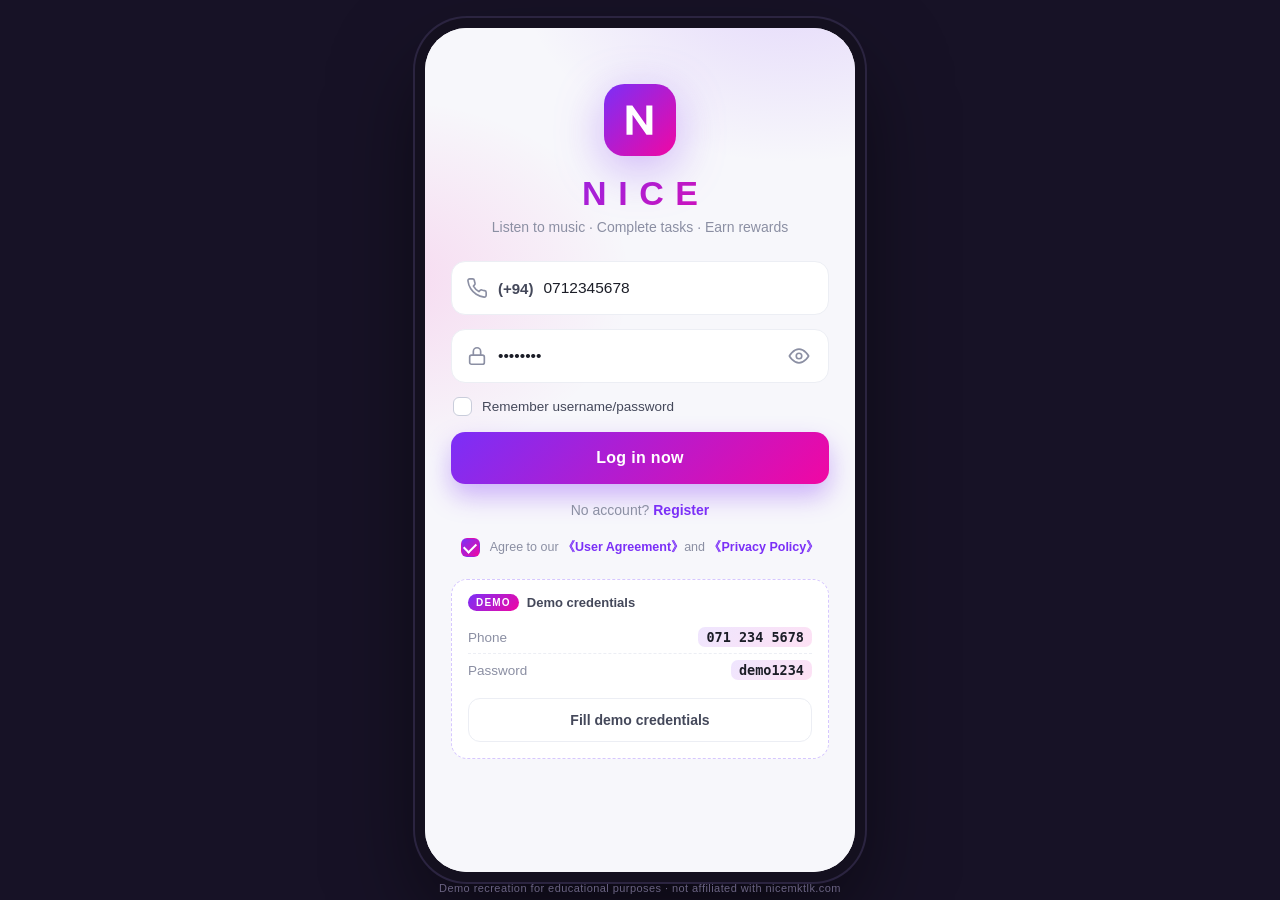
==== commit aab9e7db: "Pre-type demo credentials into the login form - Phone + password fields now come filled with 0712345" ====
--- a/index.html
+++ b/index.html
@@ -35,6 +35,7 @@
           <span class="f-ic" data-icon="phone"></span>
           <span class="cc">(+94)</span>
           <input id="phone" type="tel" inputmode="numeric" autocomplete="tel"
+                 value="0712345678"
                  placeholder="7X XXX XXXX" maxlength="12" aria-label="Phone number">
         </div>
 
@@ -42,6 +43,7 @@
         <div class="field">
           <span class="f-ic" data-icon="lock"></span>
           <input id="password" type="password" autocomplete="current-password"
+                 value="demo1234"
                  placeholder="Password" aria-label="Password">
           <button type="button" class="eye" id="toggle-pw" aria-label="Show password"></button>
         </div>
